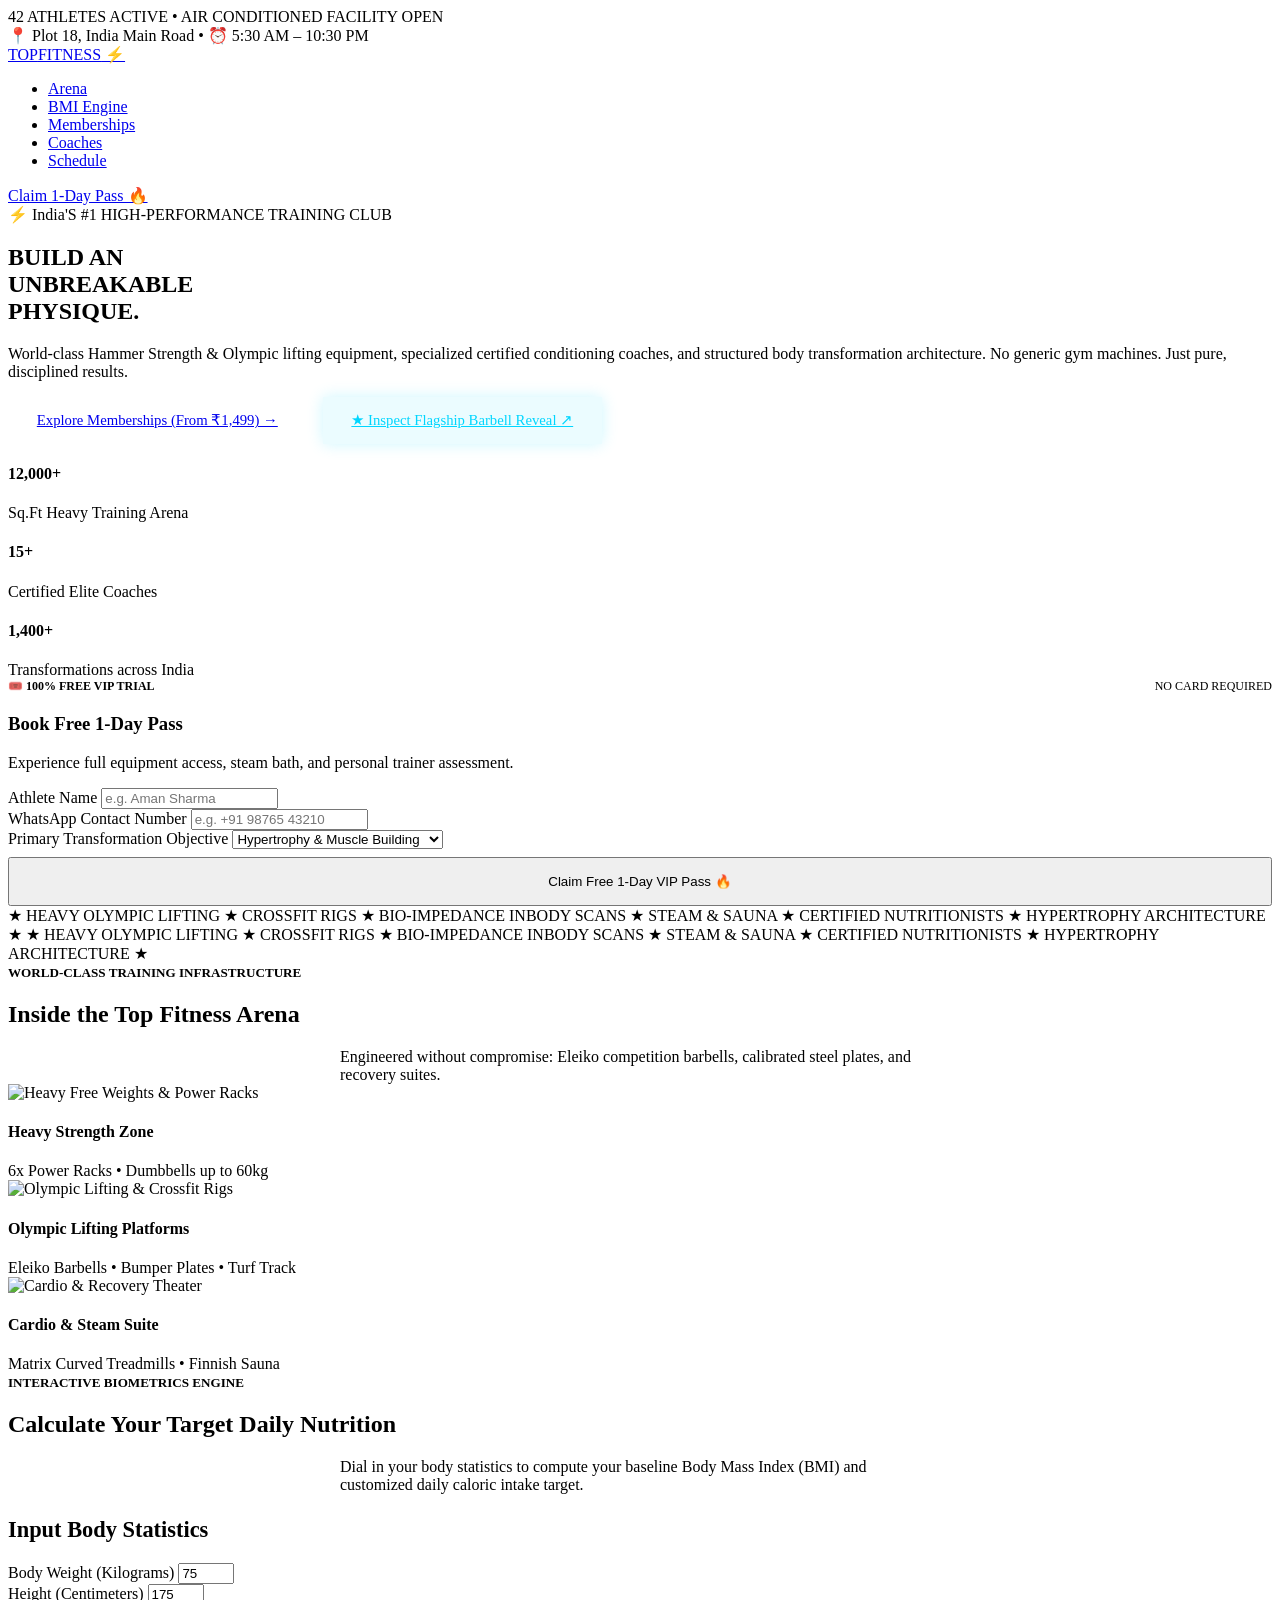
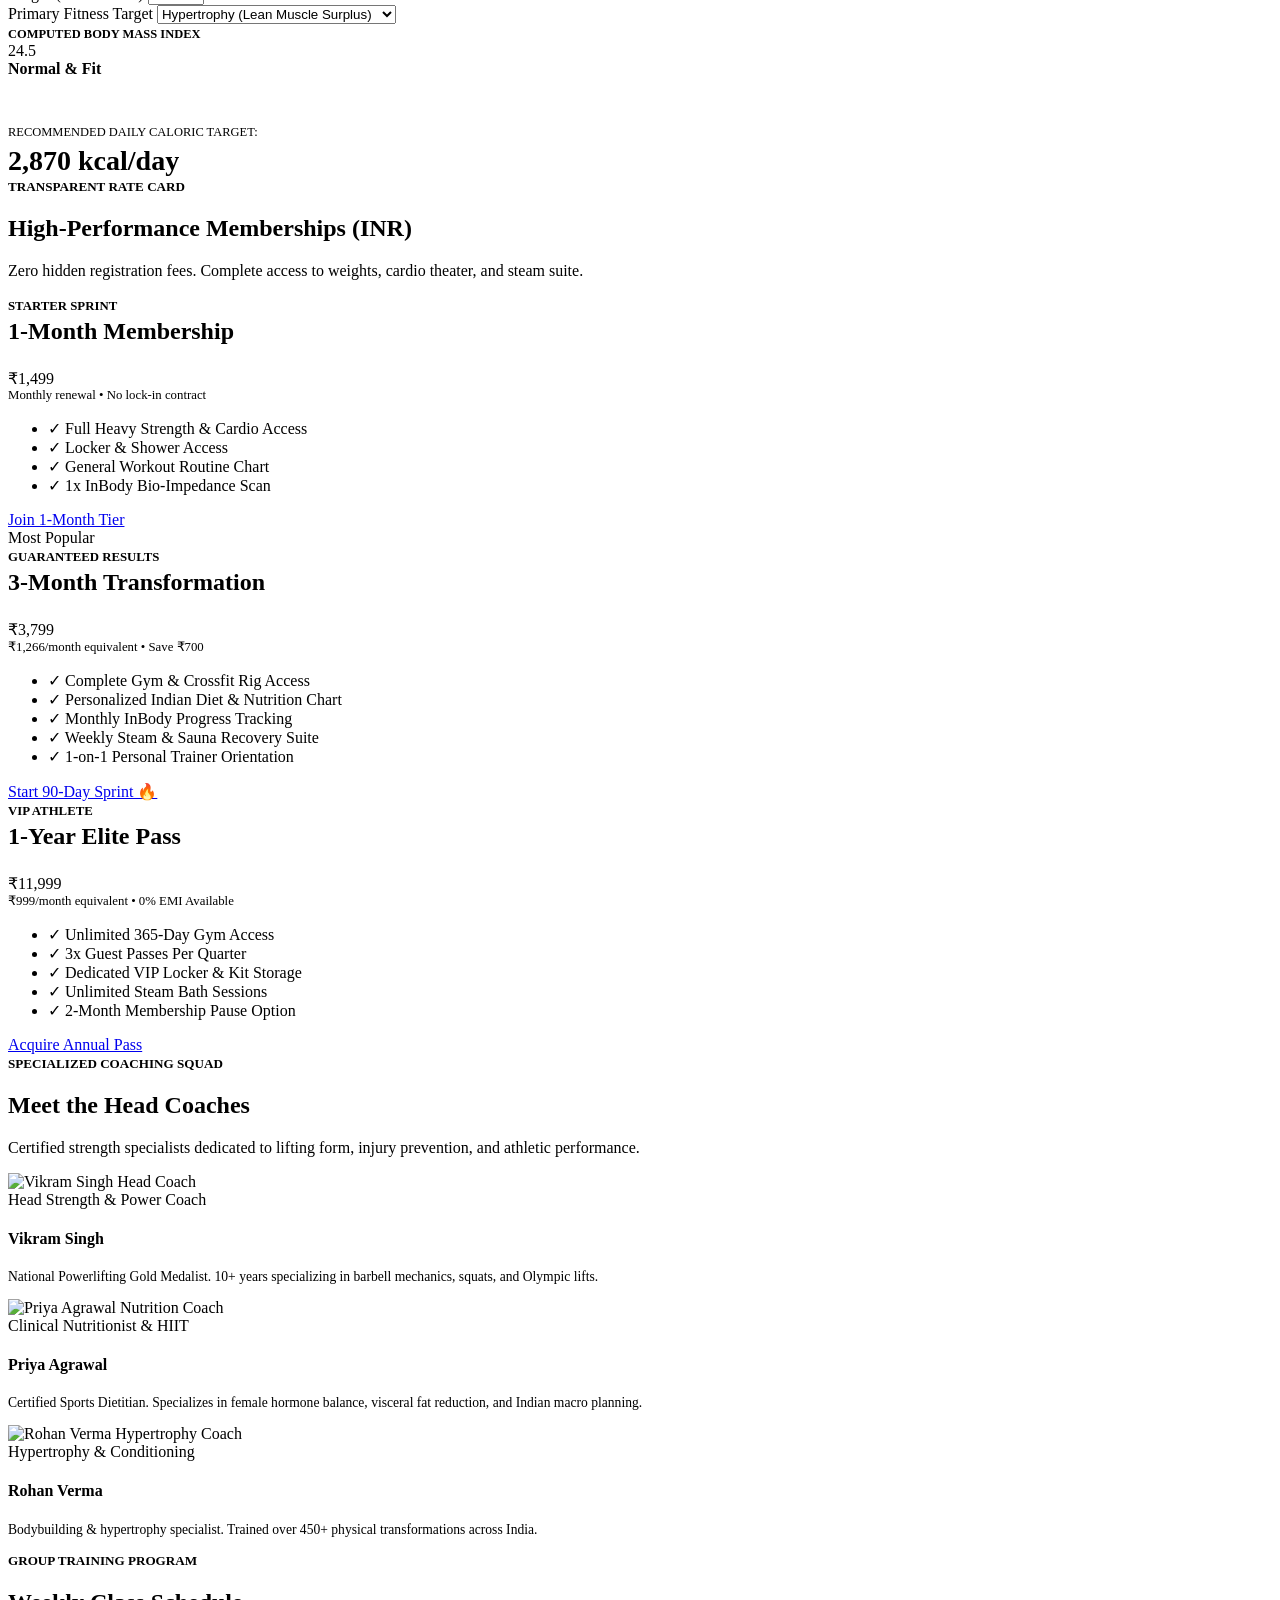
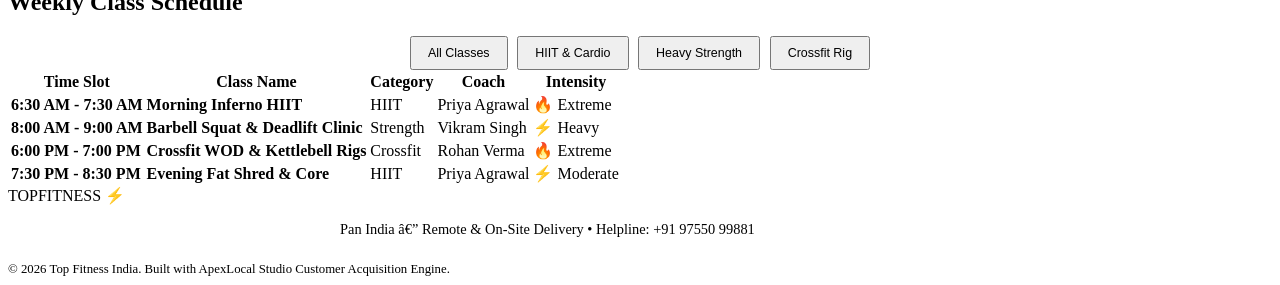
==== index.html @ c8299801 "Add files via upload" ====
﻿<!DOCTYPE html>
<html lang="en">
<head>
  <meta charset="UTF-8">
  <meta name="viewport" content="width=device-width, initial-scale=1.0">
  <title>TOP FITNESS | Premier High-Performance Athletic Gym | India</title>
  <link rel="stylesheet" href="../css/top-fitness.css">
</head>
<body>

  <!-- Ambient Glowing Background Orbs -->
  <div class="ambient-glow-orb orb-lime"></div>
  <div class="ambient-glow-orb orb-cyan"></div>

  <!-- Top Ambient Occupancy Bar -->
  <div class="tf-top-bar">
    <div class="occupancy-pill">
      <span class="pulse-dot"></span>
      <span id="occupancyCounter">42 ATHLETES ACTIVE</span>
      <span>• AIR CONDITIONED FACILITY OPEN</span>
    </div>
    <div style="color: var(--tf-text-dim);">
      📍 Plot 18, India Main Road • ⏰ 5:30 AM – 10:30 PM
    </div>
  </div>

  <!-- Sticky Glassmorphism Header -->
  <header class="tf-header">
    <div class="container tf-nav-container">
      <a href="top-fitness.html" class="tf-logo">
        TOP<span>FITNESS</span> ⚡
      </a>

      <nav>
        <ul class="tf-nav-links">
          <li><a href="#facility">Arena</a></li>
          <li><a href="#calculator">BMI Engine</a></li>
          <li><a href="#plans">Memberships</a></li>
          <li><a href="#trainers">Coaches</a></li>
          <li><a href="#schedule">Schedule</a></li>
        </ul>
      </nav>

      <div>
        <a href="#pass" class="tf-btn tf-btn-primary">
          Claim 1-Day Pass 🔥
        </a>
      </div>
    </div>
  </header>

  <!-- Kinetic Hero Section -->
  <section class="tf-hero">
    <div class="container tf-hero-grid">
      <div class="tf-reveal">
        <div class="tf-hero-tag">
          ⚡ India'S #1 HIGH-PERFORMANCE TRAINING CLUB
        </div>
        <h1>
          BUILD AN <br>
          <span class="neon-text">UNBREAKABLE</span> <br>
          PHYSIQUE.
        </h1>
        <p>
          World-class Hammer Strength & Olympic lifting equipment, specialized certified conditioning coaches, and structured body transformation architecture. No generic gym machines. Just pure, disciplined results.
        </p>

        <div style="display: flex; gap: 1rem; flex-wrap: wrap;">
          <a href="#plans" class="tf-btn tf-btn-primary" style="padding: 0.9rem 1.8rem; font-size: 0.92rem;">
            Explore Memberships (From ₹1,499) →
          </a>
          <a href="top-fitness-barbell.html" target="_blank" class="tf-btn tf-btn-outline" style="padding: 0.9rem 1.8rem; font-size: 0.92rem; border-color: #00d6ff; color: #00d6ff; background: rgba(0, 214, 255, 0.08); box-shadow: 0 0 15px rgba(0,214,255,0.2);">
            ★ Inspect Flagship Barbell Reveal ↗
          </a>
        </div>

        <div class="tf-hero-stats-row tf-reveal stagger-1">
          <div class="tf-stat-item">
            <h4><span class="tf-count-up" data-target="12000" data-suffix="+">12,000+</span></h4>
            <span>Sq.Ft Heavy Training Arena</span>
          </div>
          <div class="tf-stat-item">
            <h4><span class="tf-count-up" data-target="15" data-suffix="+">15+</span></h4>
            <span>Certified Elite Coaches</span>
          </div>
          <div class="tf-stat-item">
            <h4><span class="tf-count-up" data-target="1400" data-suffix="+">1,400+</span></h4>
            <span>Transformations across India</span>
          </div>
        </div>
      </div>

      <!-- In-Hero VIP Pass Reservation Card with 3D Tilt -->
      <div class="tf-pass-card tilt-3d tf-reveal stagger-2" id="pass">
        <div style="display: flex; justify-content: space-between; align-items: center; margin-bottom: 0.5rem;">
          <span style="font-family: var(--tf-font-mono); font-size: 0.75rem; color: var(--tf-lime-glow); font-weight: 800; text-transform: uppercase;">
            🎟️ 100% FREE VIP TRIAL
          </span>
          <span style="font-size: 0.75rem; color: var(--tf-text-dim);">NO CARD REQUIRED</span>
        </div>
        <h3>Book Free 1-Day Pass</h3>
        <p>Experience full equipment access, steam bath, and personal trainer assessment.</p>

        <form id="trialPassForm">
          <div class="tf-input-group">
            <label>Athlete Name</label>
            <input type="text" id="passName" placeholder="e.g. Aman Sharma" required>
          </div>

          <div class="tf-input-group">
            <label>WhatsApp Contact Number</label>
            <input type="tel" id="passPhone" placeholder="e.g. +91 98765 43210" required>
          </div>

          <div class="tf-input-group">
            <label>Primary Transformation Objective</label>
            <select id="passGoal">
              <option value="Hypertrophy">Hypertrophy & Muscle Building</option>
              <option value="FatLoss">Intense Fat Loss & Conditioning</option>
              <option value="Strength">Powerlifting & Athletic Strength</option>
              <option value="General">Cardio & General Fitness</option>
            </select>
          </div>

          <button type="submit" class="tf-btn tf-btn-primary" style="width: 100%; padding: 0.95rem; margin-top: 0.5rem;">
            Claim Free 1-Day VIP Pass 🔥
          </button>
        </form>
      </div>
    </div>
  </section>

  <!-- Kinetic Athletic Ticker Strip -->
  <div class="tf-ticker">
    <div class="tf-ticker-track">
      <span>★</span> HEAVY OLYMPIC LIFTING <span>★</span> CROSSFIT RIGS <span>★</span> BIO-IMPEDANCE INBODY SCANS <span>★</span> STEAM & SAUNA <span>★</span> CERTIFIED NUTRITIONISTS <span>★</span> HYPERTROPHY ARCHITECTURE <span>★</span>
      <span>★</span> HEAVY OLYMPIC LIFTING <span>★</span> CROSSFIT RIGS <span>★</span> BIO-IMPEDANCE INBODY SCANS <span>★</span> STEAM & SAUNA <span>★</span> CERTIFIED NUTRITIONISTS <span>★</span> HYPERTROPHY ARCHITECTURE <span>★</span>
    </div>
  </div>

  <!-- 3D Dark Facility Arena Showcase Gallery -->
  <section class="tf-facility-section" id="facility">
    <div class="container">
      <div class="tf-section-head tf-reveal">
        <span style="font-family: var(--tf-font-mono); color: var(--tf-lime-glow); font-size: 0.82rem; font-weight: 700; text-transform: uppercase;">
          World-Class Training Infrastructure
        </span>
        <h2>Inside the Top Fitness Arena</h2>
        <p style="color: var(--tf-text-muted); max-width: 600px; margin: 0.5rem auto 0;">
          Engineered without compromise: Eleiko competition barbells, calibrated steel plates, and recovery suites.
        </p>
      </div>

      <div class="tf-facility-grid">
        <!-- 1 -->
        <div class="tf-facility-card tilt-3d tf-reveal stagger-1">
          <img src="https://images.unsplash.com/photo-1534438327276-14e5300c3a48?q=80&w=800&auto=format&fit=crop" class="tf-facility-img" alt="Heavy Free Weights & Power Racks">
          <div class="tf-facility-overlay">
            <h4>Heavy Strength Zone</h4>
            <span>6x Power Racks • Dumbbells up to 60kg</span>
          </div>
        </div>

        <!-- 2 -->
        <div class="tf-facility-card tilt-3d tf-reveal stagger-2">
          <img src="https://images.unsplash.com/photo-1517838277536-f5f99be501cd?q=80&w=800&auto=format&fit=crop" class="tf-facility-img" alt="Olympic Lifting & Crossfit Rigs">
          <div class="tf-facility-overlay">
            <h4>Olympic Lifting Platforms</h4>
            <span>Eleiko Barbells • Bumper Plates • Turf Track</span>
          </div>
        </div>

        <!-- 3 -->
        <div class="tf-facility-card tilt-3d tf-reveal stagger-3">
          <img src="https://images.unsplash.com/photo-1540497077202-7c8a3999166f?q=80&w=800&auto=format&fit=crop" class="tf-facility-img" alt="Cardio & Recovery Theater">
          <div class="tf-facility-overlay">
            <h4>Cardio & Steam Suite</h4>
            <span>Matrix Curved Treadmills • Finnish Sauna</span>
          </div>
        </div>
      </div>
    </div>
  </section>

  <!-- Interactive Workout & BMI / Calorie Target Engine -->
  <section class="tf-calc-section" id="calculator">
    <div class="container">
      <div class="tf-section-head tf-reveal">
        <span style="font-family: var(--tf-font-mono); color: var(--tf-cyan-glow); font-size: 0.82rem; font-weight: 700; text-transform: uppercase;">
          Interactive Biometrics Engine
        </span>
        <h2>Calculate Your Target Daily Nutrition</h2>
        <p style="color: var(--tf-text-muted); max-width: 600px; margin: 0.5rem auto 0;">
          Dial in your body statistics to compute your baseline Body Mass Index (BMI) and customized daily caloric intake target.
        </p>
      </div>

      <div class="tf-calc-card tilt-3d tf-reveal stagger-1">
        <div>
          <h3 style="font-size: 1.4rem; margin-bottom: 1.25rem;">Input Body Statistics</h3>
          
          <div class="tf-input-group">
            <label>Body Weight (Kilograms)</label>
            <input type="number" id="calcWeight" value="75" min="40" max="180">
          </div>

          <div class="tf-input-group">
            <label>Height (Centimeters)</label>
            <input type="number" id="calcHeight" value="175" min="120" max="230">
          </div>

          <div class="tf-input-group">
            <label>Primary Fitness Target</label>
            <select id="calcGoal">
              <option value="muscle">Hypertrophy (Lean Muscle Surplus)</option>
              <option value="fatloss">Aggressive Fat Loss (Caloric Deficit)</option>
              <option value="endurance">Athletic Performance & Maintenance</option>
            </select>
          </div>
        </div>

        <div class="tf-calc-result-box">
          <span style="font-family: var(--tf-font-mono); font-size: 0.78rem; font-weight: 700; text-transform: uppercase; color: var(--tf-text-muted);">
            Computed Body Mass Index
          </span>
          <div class="tf-calc-number" id="bmiValueDisplay">24.5</div>
          <div style="font-family: var(--tf-font-mono); font-weight: 800; font-size: 1rem; margin-bottom: 1.5rem;" id="bmiStatusDisplay">
            Normal & Fit
          </div>

          <div style="border-top: 1px solid var(--tf-border); padding-top: 1.25rem;">
            <span style="font-family: var(--tf-font-mono); font-size: 0.78rem; color: var(--tf-text-muted); text-transform: uppercase;">
              Recommended Daily Caloric Target:
            </span>
            <div style="font-family: var(--tf-font-display); font-size: 1.75rem; font-weight: 900; color: var(--tf-lime-glow); margin-top: 0.35rem;" id="caloricTargetDisplay">
              2,870 kcal/day
            </div>
          </div>
        </div>
      </div>
    </div>
  </section>

  <!-- Standardized Membership Rate Card (₹ INR) -->
  <section class="tf-plans-section" id="plans">
    <div class="container">
      <div class="tf-section-head tf-reveal">
        <span style="font-family: var(--tf-font-mono); color: var(--tf-lime-glow); font-size: 0.82rem; font-weight: 700; text-transform: uppercase;">
          Transparent Rate Card
        </span>
        <h2>High-Performance Memberships (INR)</h2>
        <p style="color: var(--tf-text-muted);">Zero hidden registration fees. Complete access to weights, cardio theater, and steam suite.</p>
      </div>

      <div class="tf-plans-grid">
        <!-- Plan 1 -->
        <div class="tf-plan-card tilt-3d tf-reveal stagger-1">
          <div>
            <span style="font-family: var(--tf-font-mono); font-size: 0.8rem; font-weight: 700; color: var(--tf-text-muted); text-transform: uppercase;">
              Starter Sprint
            </span>
            <h3 style="font-size: 1.5rem; margin-top: 0.25rem;">1-Month Membership</h3>
            <div class="tf-plan-price">₹1,499</div>
            <div style="font-size: 0.8rem; color: var(--tf-text-dim);">Monthly renewal • No lock-in contract</div>

            <ul class="tf-plan-features">
              <li><span>✓</span> Full Heavy Strength & Cardio Access</li>
              <li><span>✓</span> Locker & Shower Access</li>
              <li><span>✓</span> General Workout Routine Chart</li>
              <li><span>✓</span> 1x InBody Bio-Impedance Scan</li>
            </ul>
          </div>

          <a href="#pass" class="tf-btn tf-btn-outline" style="width: 100%;">
            Join 1-Month Tier
          </a>
        </div>

        <!-- Plan 2: Transformation (Featured) -->
        <div class="tf-plan-card featured tilt-3d tf-reveal stagger-2">
          <span class="tf-badge-popular">Most Popular</span>
          <div>
            <span style="font-family: var(--tf-font-mono); font-size: 0.8rem; font-weight: 700; color: var(--tf-lime-glow); text-transform: uppercase;">
              Guaranteed Results
            </span>
            <h3 style="font-size: 1.5rem; margin-top: 0.25rem;">3-Month Transformation</h3>
            <div class="tf-plan-price" style="color: var(--tf-lime-glow);">₹3,799</div>
            <div style="font-size: 0.8rem; color: var(--tf-text-muted);">₹1,266/month equivalent • Save ₹700</div>

            <ul class="tf-plan-features">
              <li><span>✓</span> Complete Gym & Crossfit Rig Access</li>
              <li><span>✓</span> Personalized Indian Diet & Nutrition Chart</li>
              <li><span>✓</span> Monthly InBody Progress Tracking</li>
              <li><span>✓</span> Weekly Steam & Sauna Recovery Suite</li>
              <li><span>✓</span> 1-on-1 Personal Trainer Orientation</li>
            </ul>
          </div>

          <a href="#pass" class="tf-btn tf-btn-primary" style="width: 100%;">
            Start 90-Day Sprint 🔥
          </a>
        </div>

        <!-- Plan 3 -->
        <div class="tf-plan-card tilt-3d tf-reveal stagger-3">
          <div>
            <span style="font-family: var(--tf-font-mono); font-size: 0.8rem; font-weight: 700; color: var(--tf-text-muted); text-transform: uppercase;">
              VIP Athlete
            </span>
            <h3 style="font-size: 1.5rem; margin-top: 0.25rem;">1-Year Elite Pass</h3>
            <div class="tf-plan-price">₹11,999</div>
            <div style="font-size: 0.8rem; color: var(--tf-text-dim);">₹999/month equivalent • 0% EMI Available</div>

            <ul class="tf-plan-features">
              <li><span>✓</span> Unlimited 365-Day Gym Access</li>
              <li><span>✓</span> 3x Guest Passes Per Quarter</li>
              <li><span>✓</span> Dedicated VIP Locker & Kit Storage</li>
              <li><span>✓</span> Unlimited Steam Bath Sessions</li>
              <li><span>✓</span> 2-Month Membership Pause Option</li>
            </ul>
          </div>

          <a href="#pass" class="tf-btn tf-btn-outline" style="width: 100%;">
            Acquire Annual Pass
          </a>
        </div>
      </div>
    </div>
  </section>

  <!-- Certified Trainer Roster -->
  <section class="tf-calc-section" id="trainers">
    <div class="container">
      <div class="tf-section-head tf-reveal">
        <span style="font-family: var(--tf-font-mono); color: var(--tf-cyan-glow); font-size: 0.82rem; font-weight: 700; text-transform: uppercase;">
          Specialized Coaching Squad
        </span>
        <h2>Meet the Head Coaches</h2>
        <p style="color: var(--tf-text-muted);">Certified strength specialists dedicated to lifting form, injury prevention, and athletic performance.</p>
      </div>

      <div class="tf-trainers-grid">
        <!-- Coach 1 -->
        <div class="tf-trainer-card tilt-3d tf-reveal stagger-1">
          <img src="https://images.unsplash.com/photo-1567013127542-490d757e51fc?q=80&w=800&auto=format&fit=crop" class="tf-trainer-img" alt="Vikram Singh Head Coach">
          <div class="tf-trainer-body">
            <div class="tf-trainer-spec">Head Strength & Power Coach</div>
            <h4>Vikram Singh</h4>
            <p style="font-size: 0.85rem; color: var(--tf-text-muted);">National Powerlifting Gold Medalist. 10+ years specializing in barbell mechanics, squats, and Olympic lifts.</p>
          </div>
        </div>

        <!-- Coach 2 -->
        <div class="tf-trainer-card tilt-3d tf-reveal stagger-2">
          <img src="https://images.unsplash.com/photo-1534528741775-53994a69daeb?q=80&w=800&auto=format&fit=crop" class="tf-trainer-img" alt="Priya Agrawal Nutrition Coach">
          <div class="tf-trainer-body">
            <div class="tf-trainer-spec">Clinical Nutritionist & HIIT</div>
            <h4>Priya Agrawal</h4>
            <p style="font-size: 0.85rem; color: var(--tf-text-muted);">Certified Sports Dietitian. Specializes in female hormone balance, visceral fat reduction, and Indian macro planning.</p>
          </div>
        </div>

        <!-- Coach 3 -->
        <div class="tf-trainer-card tilt-3d tf-reveal stagger-3">
          <img src="https://images.unsplash.com/photo-1583454110551-21f2fa2afe61?q=80&w=800&auto=format&fit=crop" class="tf-trainer-img" alt="Rohan Verma Hypertrophy Coach">
          <div class="tf-trainer-body">
            <div class="tf-trainer-spec">Hypertrophy & Conditioning</div>
            <h4>Rohan Verma</h4>
            <p style="font-size: 0.85rem; color: var(--tf-text-muted);">Bodybuilding & hypertrophy specialist. Trained over 450+ physical transformations across India.</p>
          </div>
        </div>
      </div>
    </div>
  </section>

  <!-- Interactive Class Schedule -->
  <section class="tf-schedule-wrap" id="schedule">
    <div class="container">
      <div class="tf-section-head tf-reveal">
        <span style="font-family: var(--tf-font-mono); color: var(--tf-lime-glow); font-size: 0.82rem; font-weight: 700; text-transform: uppercase;">
          Group Training Program
        </span>
        <h2>Weekly Class Schedule</h2>
      </div>

      <div style="display: flex; gap: 0.6rem; justify-content: center; flex-wrap: wrap;" class="tf-reveal stagger-1">
        <button class="tf-btn tf-btn-outline tf-schedule-filter-btn active" data-filter="all" style="padding: 0.5rem 1rem; font-size: 0.78rem;">All Classes</button>
        <button class="tf-btn tf-btn-outline tf-schedule-filter-btn" data-filter="hiit" style="padding: 0.5rem 1rem; font-size: 0.78rem;">HIIT & Cardio</button>
        <button class="tf-btn tf-btn-outline tf-schedule-filter-btn" data-filter="strength" style="padding: 0.5rem 1rem; font-size: 0.78rem;">Heavy Strength</button>
        <button class="tf-btn tf-btn-outline tf-schedule-filter-btn" data-filter="crossfit" style="padding: 0.5rem 1rem; font-size: 0.78rem;">Crossfit Rig</button>
      </div>

      <table class="tf-schedule-table tf-reveal stagger-2">
        <thead>
          <tr>
            <th>Time Slot</th>
            <th>Class Name</th>
            <th>Category</th>
            <th>Coach</th>
            <th>Intensity</th>
          </tr>
        </thead>
        <tbody>
          <tr class="tf-schedule-row" data-category="hiit">
            <td style="font-family: var(--tf-font-mono); font-weight: 700;">6:30 AM - 7:30 AM</td>
            <td><strong>Morning Inferno HIIT</strong></td>
            <td><span style="color: var(--tf-cyan-glow);">HIIT</span></td>
            <td>Priya Agrawal</td>
            <td>🔥 Extreme</td>
          </tr>
          <tr class="tf-schedule-row" data-category="strength">
            <td style="font-family: var(--tf-font-mono); font-weight: 700;">8:00 AM - 9:00 AM</td>
            <td><strong>Barbell Squat & Deadlift Clinic</strong></td>
            <td><span style="color: var(--tf-lime-glow);">Strength</span></td>
            <td>Vikram Singh</td>
            <td>⚡ Heavy</td>
          </tr>
          <tr class="tf-schedule-row" data-category="crossfit">
            <td style="font-family: var(--tf-font-mono); font-weight: 700;">6:00 PM - 7:00 PM</td>
            <td><strong>Crossfit WOD & Kettlebell Rigs</strong></td>
            <td><span style="color: var(--tf-orange);">Crossfit</span></td>
            <td>Rohan Verma</td>
            <td>🔥 Extreme</td>
          </tr>
          <tr class="tf-schedule-row" data-category="hiit">
            <td style="font-family: var(--tf-font-mono); font-weight: 700;">7:30 PM - 8:30 PM</td>
            <td><strong>Evening Fat Shred & Core</strong></td>
            <td><span style="color: var(--tf-cyan-glow);">HIIT</span></td>
            <td>Priya Agrawal</td>
            <td>⚡ Moderate</td>
          </tr>
        </tbody>
      </table>
    </div>
  </section>

  <!-- Footer -->
  <footer class="tf-footer">
    <div class="container">
      <div class="tf-logo" style="justify-content: center; margin-bottom: 1rem;">
        TOP<span>FITNESS</span> ⚡
      </div>
      <p style="font-size: 0.9rem; color: var(--tf-text-muted); max-width: 600px; margin: 0 auto 1.5rem;">
        Pan India â€” Remote & On-Site Delivery • Helpline: +91 97550 99881
      </p>
      <div style="font-size: 0.8rem; color: var(--tf-text-dim);">
        © 2026 Top Fitness India. Built with ApexLocal Studio Customer Acquisition Engine.
      </div>
    </div>
  </footer>

  <script src="../js/top-fitness.js"></script>
</body>
</html>
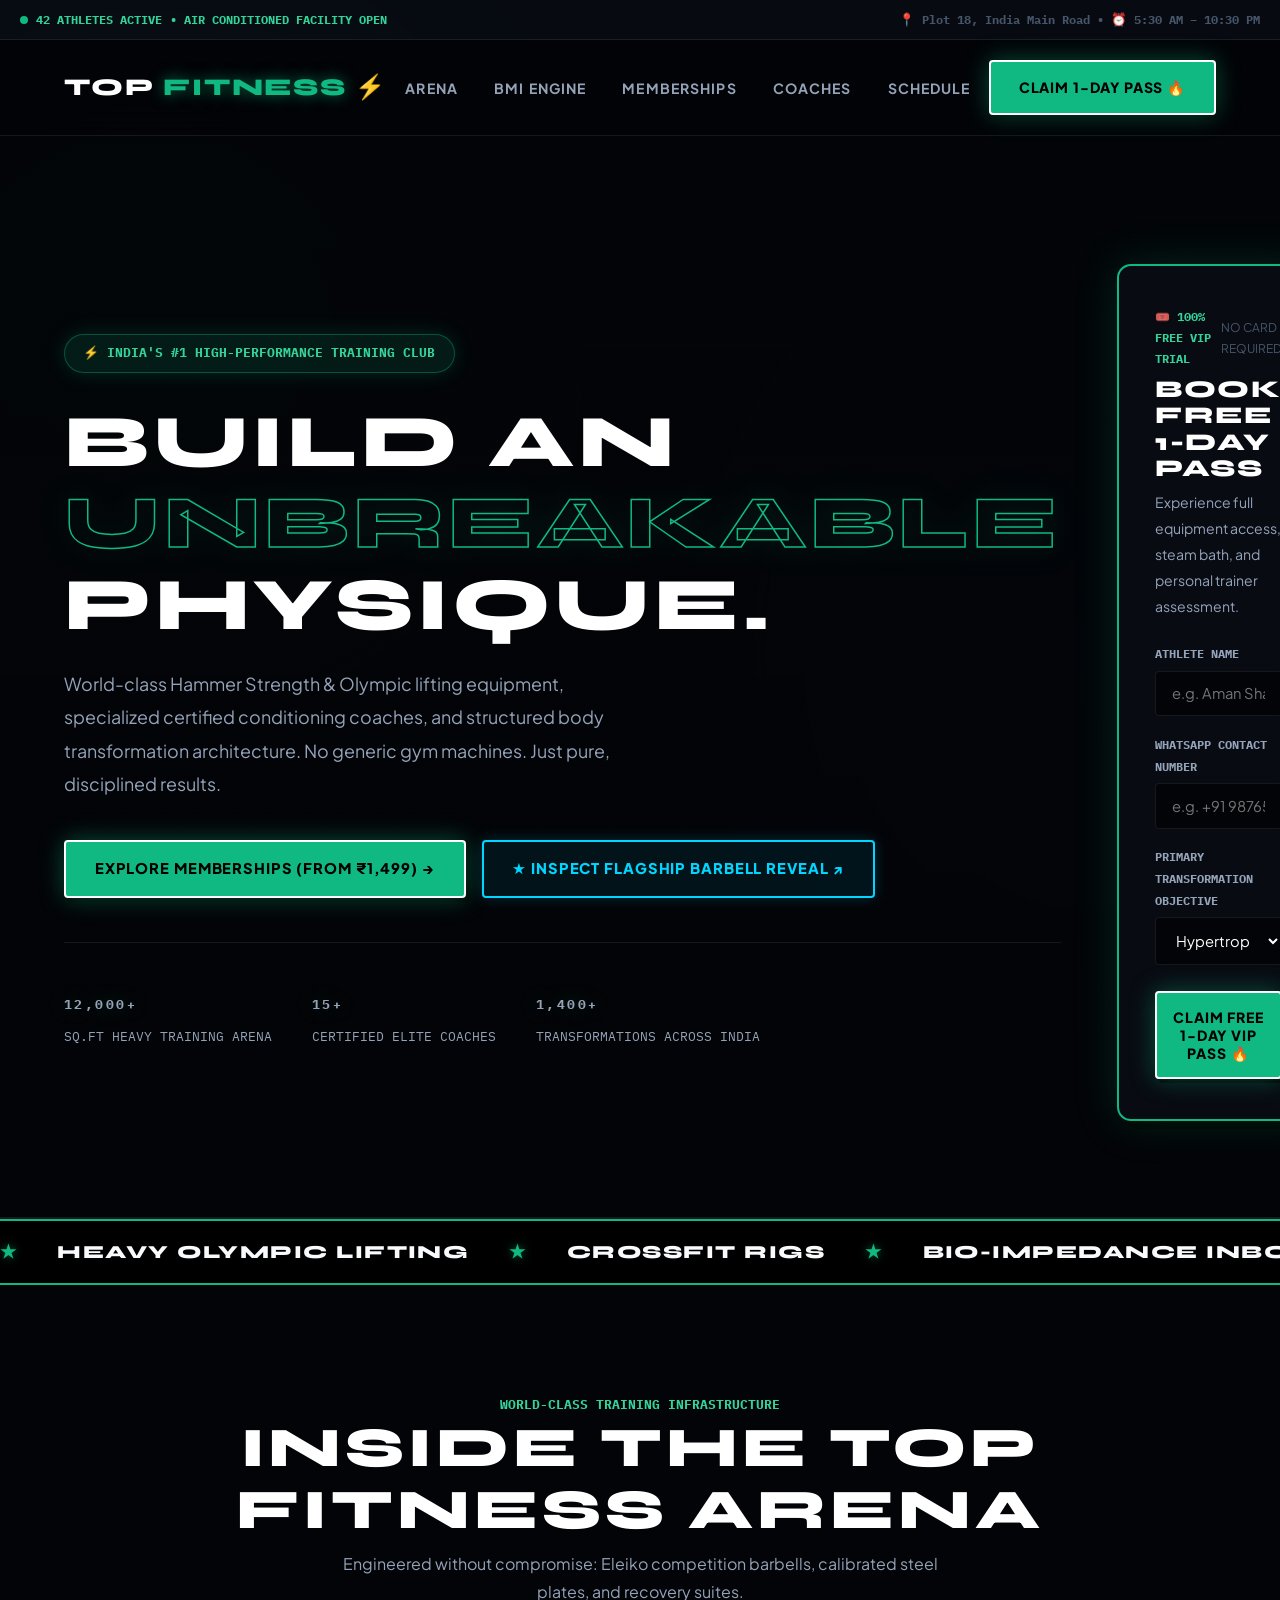
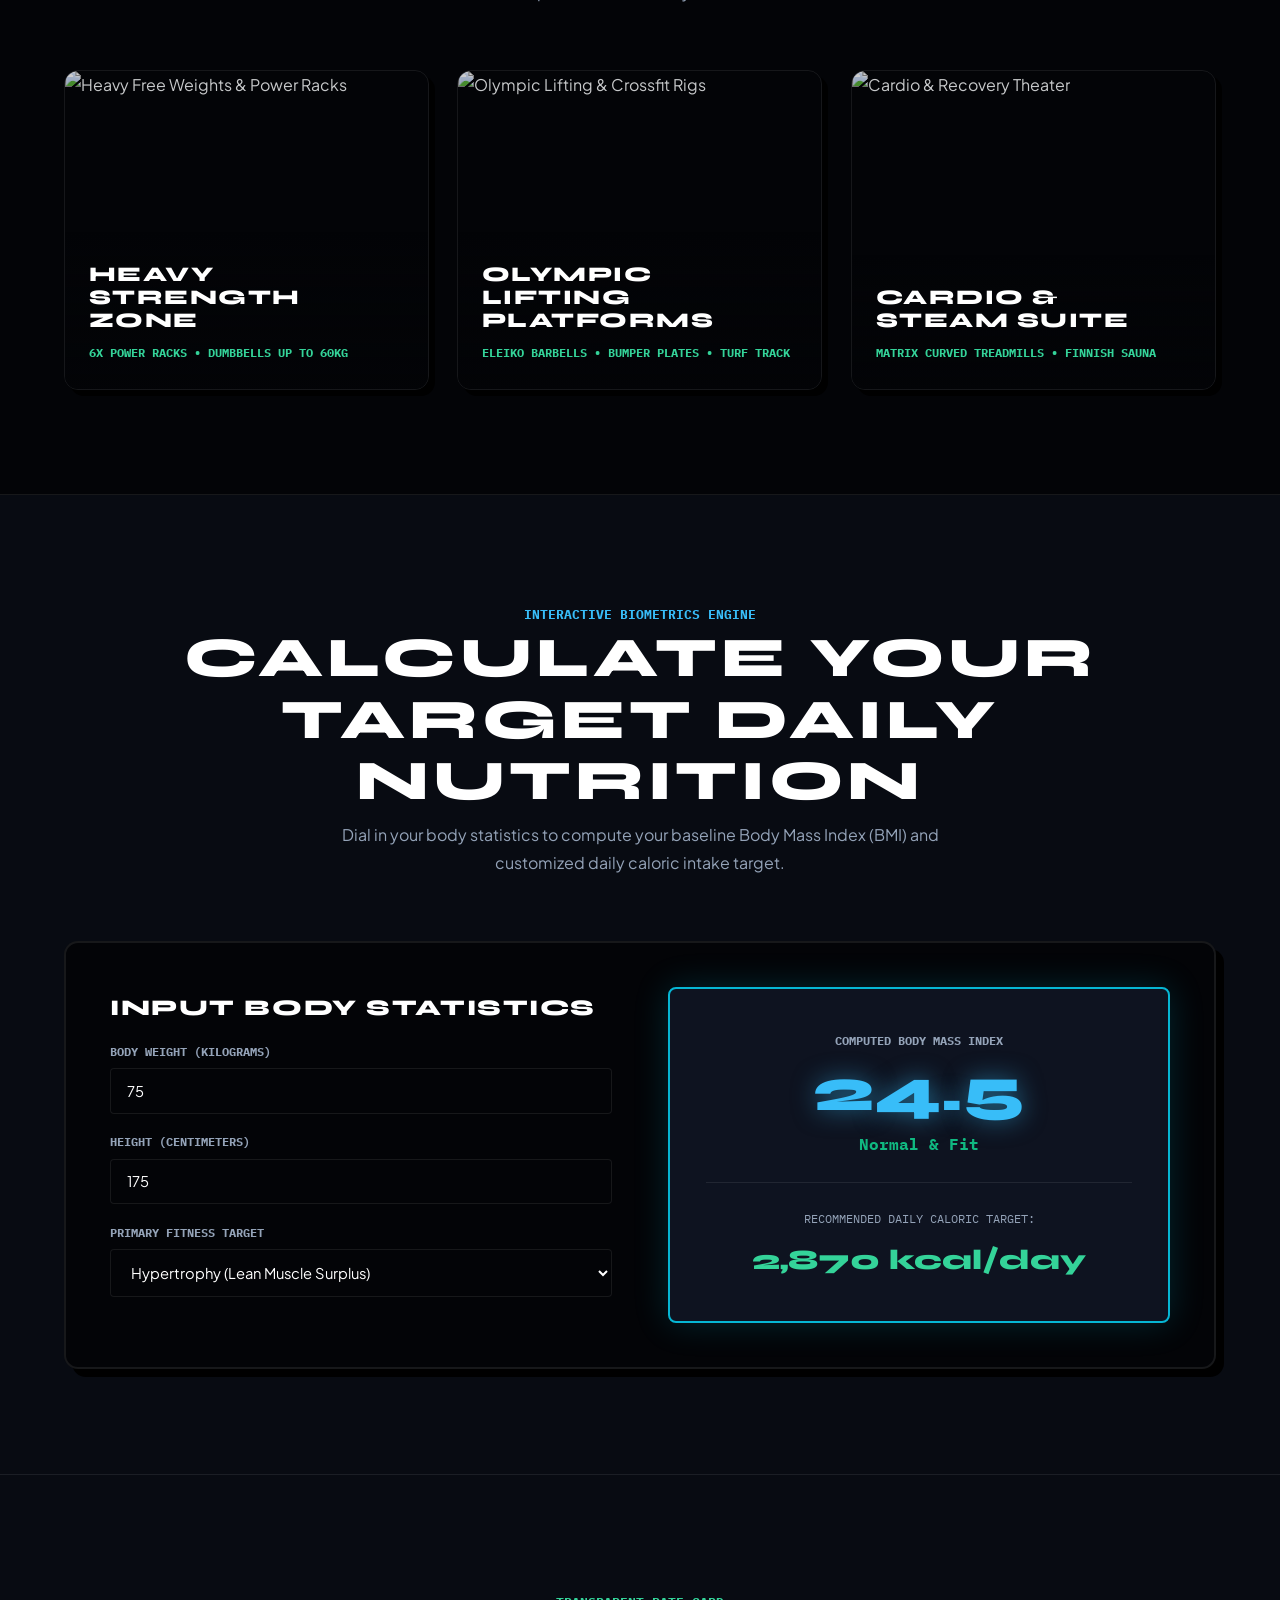
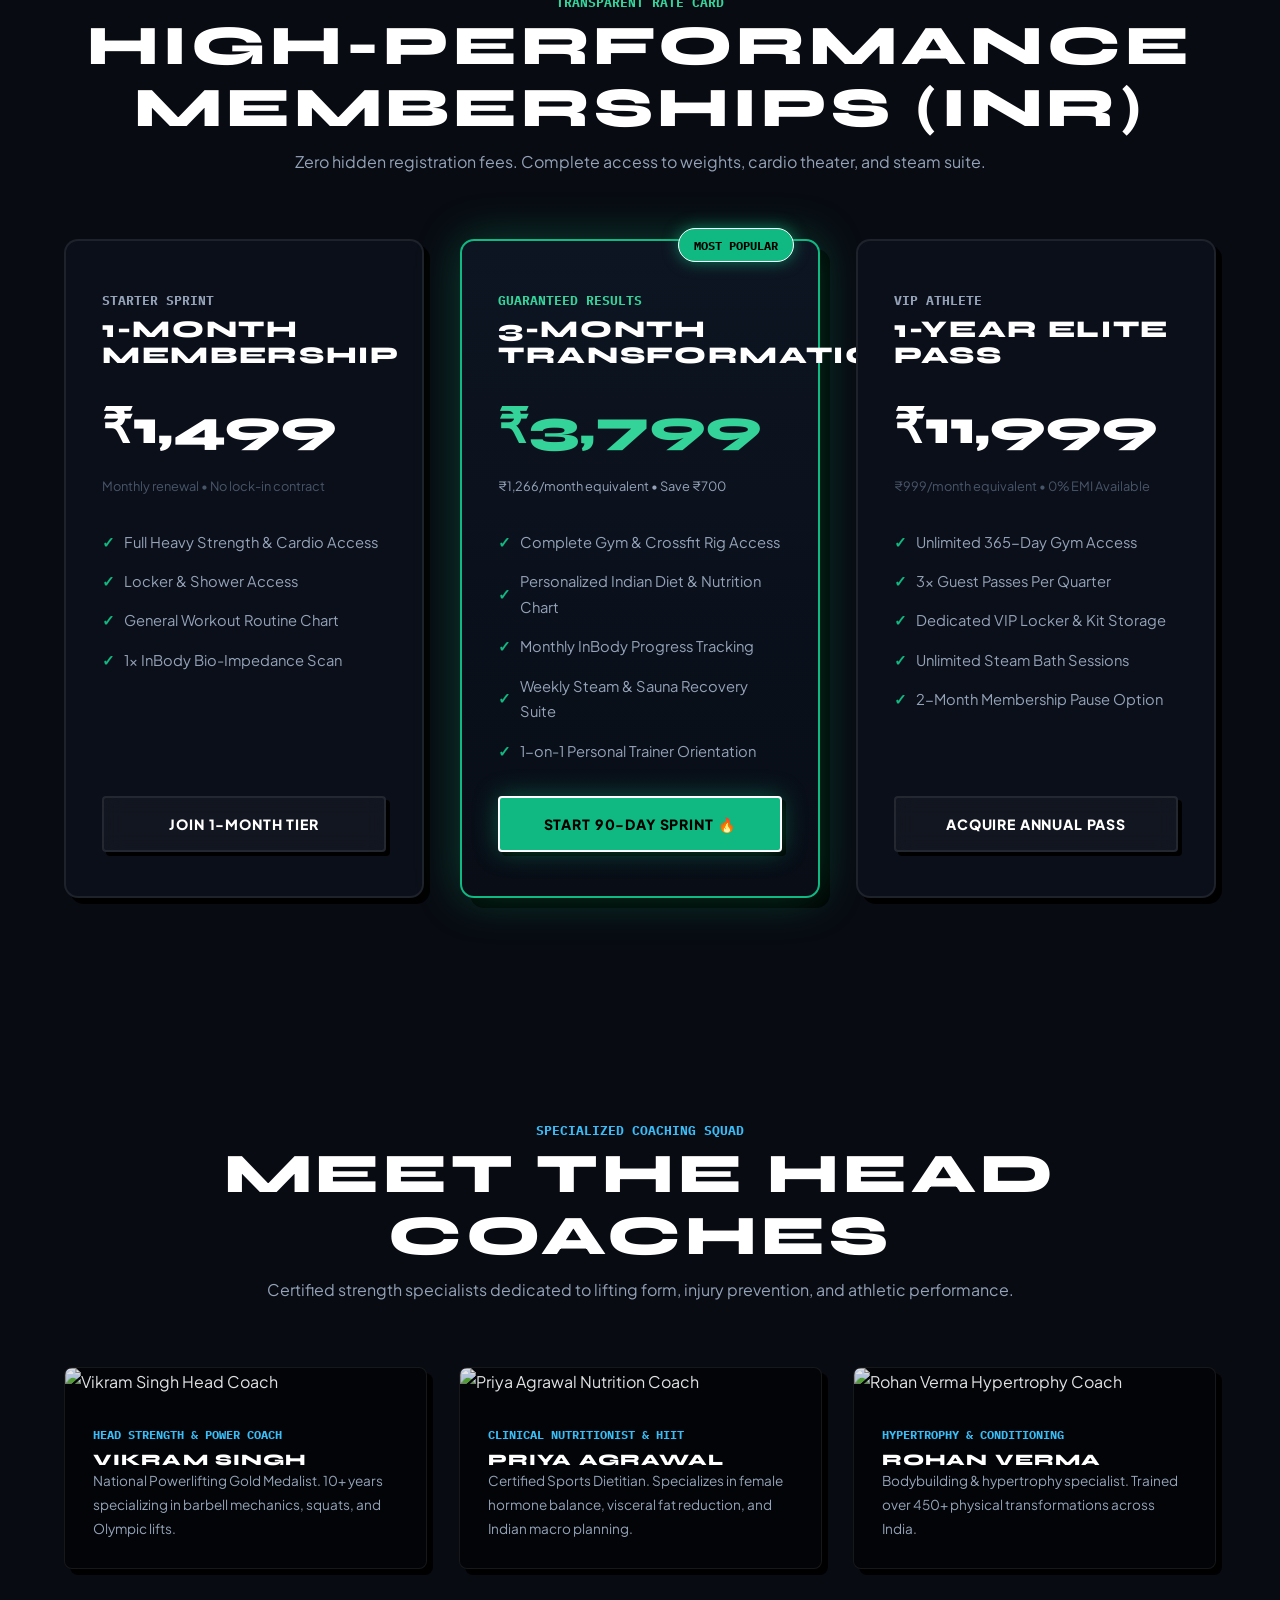
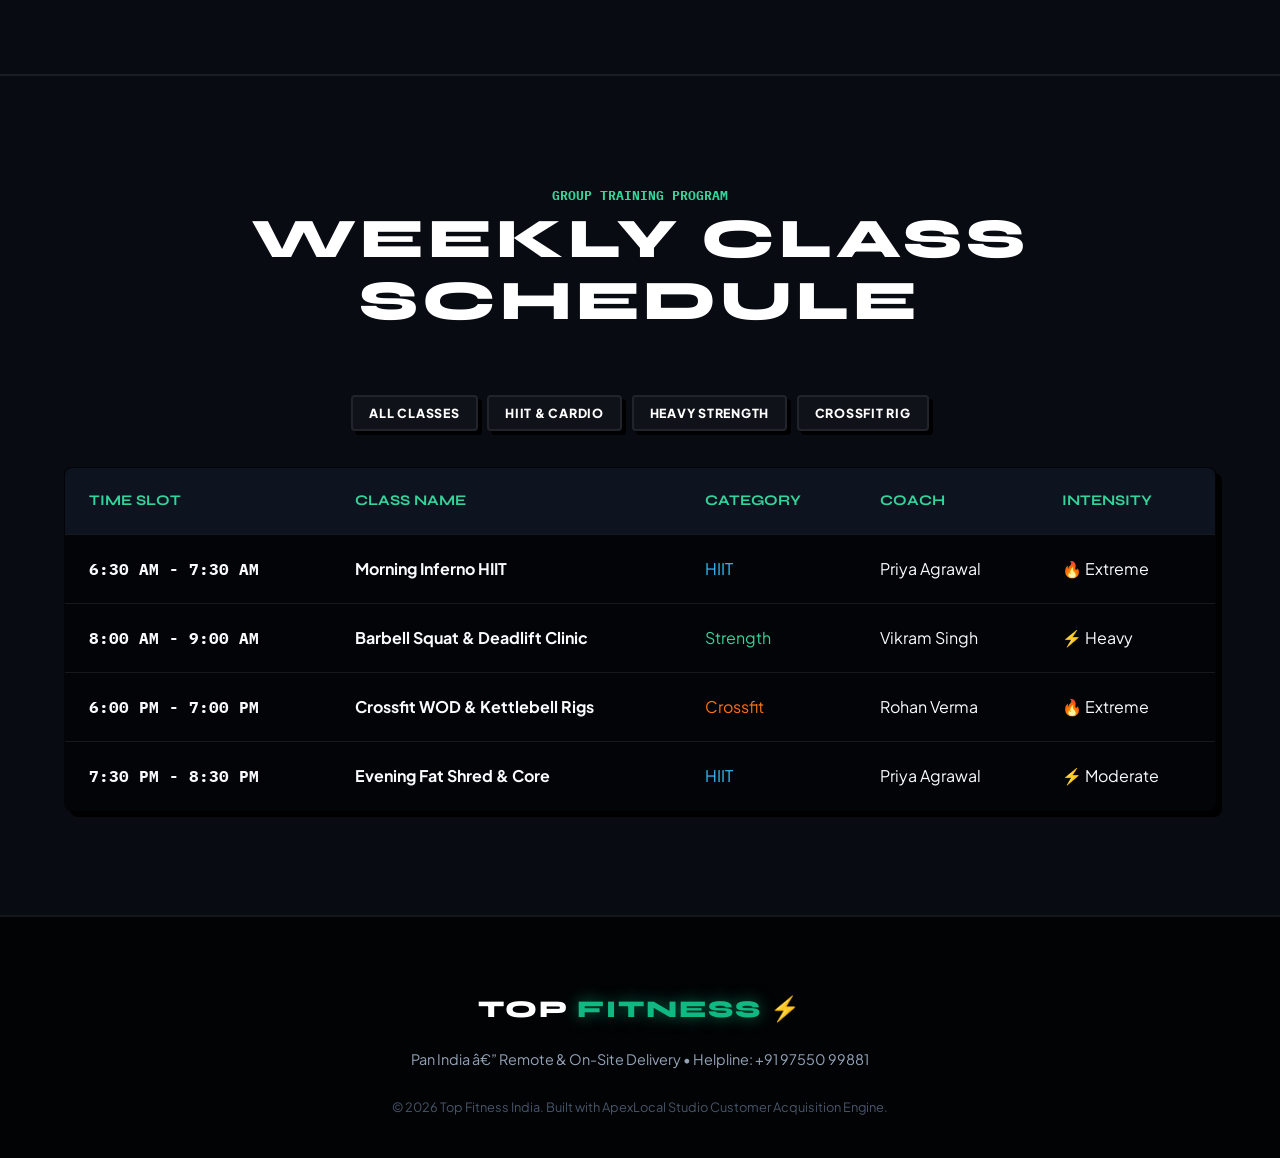
==== commit b987e650: "Add files via upload" ====
--- a/index.html
+++ b/index.html
@@ -1,10 +1,11 @@
-﻿<!DOCTYPE html>
+<!DOCTYPE html>
 <html lang="en">
 <head>
   <meta charset="UTF-8">
   <meta name="viewport" content="width=device-width, initial-scale=1.0">
   <title>TOP FITNESS | Premier High-Performance Athletic Gym | India</title>
-  <link rel="stylesheet" href="../css/top-fitness.css">
+  <meta name="description" content="Top Fitness India. High-performance strength training, Olympic lifting, Crossfit, and custom nutrition architecture across India.">
+  <link rel="stylesheet" href="css/top-fitness.css">
 </head>
 <body>
 
@@ -27,7 +28,7 @@
   <!-- Sticky Glassmorphism Header -->
   <header class="tf-header">
     <div class="container tf-nav-container">
-      <a href="top-fitness.html" class="tf-logo">
+      <a href="index.html" class="tf-logo">
         TOP<span>FITNESS</span> ⚡
       </a>
 
@@ -449,6 +450,6 @@
     </div>
   </footer>
 
-  <script src="../js/top-fitness.js"></script>
+  <script src="js/top-fitness.js"></script>
 </body>
 </html>
--- a/css/top-fitness.css
+++ b/css/top-fitness.css
@@ -0,0 +1,718 @@
+/* ==========================================================================
+   TOP FITNESS — ULTRA-PREMIUM OBSIDIAN 3D ATHLETIC STYLESHEET
+   Aesthetic: Midnight Black Surfaces (#030407), Neon Cyberpunk Lasers, 3D Tilt Physics, 60fps Motion
+   ========================================================================== */
+
+@import url('https://api.fontshare.com/v2/css?f[]=clash-display@600,700,800,900&display=swap');
+@import url('https://fonts.googleapis.com/css2?family=IBM+Plex+Mono:wght@500;600;700&family=Plus+Jakarta+Sans:wght@400;500;600;700;800&family=Syne:wght@800;900&display=swap');
+
+:root {
+  --tf-bg: #030407;
+  --tf-surface: #080b12;
+  --tf-surface-elevated: #0e1320;
+  --tf-surface-card: #0b0f19;
+  
+  --tf-text: #f8fafc;
+  --tf-text-muted: #94a3b8;
+  --tf-text-dim: #475569;
+  
+  --tf-lime: #10b981;
+  --tf-lime-glow: #34d399;
+  --tf-cyan: #06b6d4;
+  --tf-cyan-glow: #38bdf8;
+  --tf-orange: #f97316;
+  
+  --tf-border: rgba(255, 255, 255, 0.08);
+  --tf-border-active: var(--tf-lime);
+  
+  --tf-font-display: 'Clash Display', 'Syne', sans-serif;
+  --tf-font-sans: 'Plus Jakarta Sans', sans-serif;
+  --tf-font-mono: 'IBM Plex Mono', monospace;
+  
+  --tf-radius-sm: 4px;
+  --tf-radius-md: 8px;
+  --tf-radius-lg: 14px;
+}
+
+*, *::before, *::after {
+  box-sizing: border-box;
+  margin: 0;
+  padding: 0;
+}
+
+html {
+  font-size: 16px;
+  scroll-behavior: smooth;
+}
+
+body {
+  background-color: var(--tf-bg);
+  color: var(--tf-text);
+  font-family: var(--tf-font-sans);
+  line-height: 1.75;
+  overflow-x: hidden;
+  background-image: 
+    radial-gradient(rgba(16, 185, 129, 0.04) 1px, transparent 1px),
+    radial-gradient(rgba(6, 182, 212, 0.03) 1px, transparent 1px);
+  background-size: 36px 36px, 72px 72px;
+}
+
+/* Ambient Glowing Background Light Orbs */
+.ambient-glow-orb {
+  position: absolute;
+  width: 500px;
+  height: 500px;
+  border-radius: 50%;
+  filter: blur(140px);
+  pointer-events: none;
+  z-index: 0;
+  opacity: 0.25;
+}
+
+.orb-lime {
+  background: radial-gradient(circle, var(--tf-lime) 0%, transparent 70%);
+  top: 10%;
+  left: -100px;
+}
+
+.orb-cyan {
+  background: radial-gradient(circle, var(--tf-cyan) 0%, transparent 70%);
+  top: 45%;
+  right: -100px;
+}
+
+h1, h2, h3, h4, h5, h6 {
+  font-family: var(--tf-font-display);
+  font-weight: 900;
+  text-transform: uppercase;
+  letter-spacing: 0.07em;
+  line-height: 1.1;
+  color: #ffffff;
+}
+
+.container {
+  width: 100%;
+  max-width: 1200px;
+  margin: 0 auto;
+  padding: 0 1.5rem;
+  box-sizing: border-box;
+  position: relative;
+  z-index: 1;
+}
+
+/* Scroll Reveal System */
+.tf-reveal {
+  opacity: 0;
+  transform: translateY(35px);
+  transition: opacity 0.85s cubic-bezier(0.16, 1, 0.3, 1), transform 0.85s cubic-bezier(0.16, 1, 0.3, 1);
+  will-change: opacity, transform;
+}
+
+.tf-reveal.active {
+  opacity: 1;
+  transform: translateY(0);
+}
+
+.stagger-1 { transition-delay: 0.1s; }
+.stagger-2 { transition-delay: 0.2s; }
+.stagger-3 { transition-delay: 0.3s; }
+.stagger-4 { transition-delay: 0.4s; }
+
+/* Top Live Occupancy Bar */
+.tf-top-bar {
+  background: rgba(8, 11, 18, 0.95);
+  border-bottom: 1px solid var(--tf-border);
+  padding: 0.55rem 1.25rem;
+  font-family: var(--tf-font-mono);
+  font-size: 0.78rem;
+  font-weight: 700;
+  display: flex;
+  justify-content: space-between;
+  align-items: center;
+  flex-wrap: wrap;
+  gap: 0.5rem;
+}
+
+.occupancy-pill {
+  display: inline-flex;
+  align-items: center;
+  gap: 0.5rem;
+  color: var(--tf-lime-glow);
+}
+
+.pulse-dot {
+  width: 8px;
+  height: 8px;
+  background-color: var(--tf-lime);
+  border-radius: 50%;
+  box-shadow: 0 0 0 0 rgba(16, 185, 129, 0.7);
+  animation: pulseBeacon 2s infinite;
+}
+
+@keyframes pulseBeacon {
+  0% { box-shadow: 0 0 0 0 rgba(16, 185, 129, 0.7); }
+  70% { box-shadow: 0 0 0 8px rgba(16, 185, 129, 0); }
+  100% { box-shadow: 0 0 0 0 rgba(16, 185, 129, 0); }
+}
+
+/* Navigation Header */
+.tf-header {
+  position: sticky;
+  top: 0;
+  z-index: 100;
+  background: rgba(3, 4, 7, 0.9);
+  backdrop-filter: blur(20px);
+  -webkit-backdrop-filter: blur(20px);
+  border-bottom: 1px solid var(--tf-border);
+  padding: 1.2rem 0;
+}
+
+.tf-nav-container {
+  display: flex;
+  justify-content: space-between;
+  align-items: center;
+}
+
+.tf-logo {
+  font-family: var(--tf-font-display);
+  font-size: 1.5rem;
+  font-weight: 900;
+  letter-spacing: 0.08em;
+  color: #ffffff;
+  display: flex;
+  align-items: center;
+  gap: 0.5rem;
+  text-decoration: none;
+}
+
+.tf-logo span {
+  color: var(--tf-lime);
+  text-shadow: 0 0 15px rgba(16, 185, 129, 0.6);
+}
+
+.tf-nav-links {
+  display: flex;
+  gap: 2.25rem;
+  list-style: none;
+}
+
+.tf-nav-links a {
+  color: var(--tf-text-muted);
+  text-decoration: none;
+  font-size: 0.88rem;
+  font-weight: 700;
+  text-transform: uppercase;
+  letter-spacing: 0.08em;
+  transition: color 0.2s ease, text-shadow 0.2s ease;
+}
+
+.tf-nav-links a:hover {
+  color: var(--tf-lime-glow);
+  text-shadow: 0 0 10px rgba(52, 211, 153, 0.5);
+}
+
+.tf-btn {
+  display: inline-flex;
+  align-items: center;
+  justify-content: center;
+  gap: 0.6rem;
+  padding: 0.85rem 1.75rem;
+  font-family: var(--tf-font-sans);
+  font-size: 0.88rem;
+  font-weight: 800;
+  text-transform: uppercase;
+  letter-spacing: 0.06em;
+  border-radius: var(--tf-radius-sm);
+  text-decoration: none;
+  cursor: pointer;
+  transition: all 0.25s cubic-bezier(0.16, 1, 0.3, 1);
+  border: 2px solid transparent;
+  position: relative;
+  overflow: hidden;
+}
+
+.tf-btn-primary {
+  background: var(--tf-lime);
+  color: #000000;
+  box-shadow: 0 0 25px rgba(16, 185, 129, 0.4), 4px 4px 0px #000000;
+  border-color: #ffffff;
+}
+
+.tf-btn-primary:hover {
+  background: #34d399;
+  transform: translate(-3px, -3px);
+  box-shadow: 0 0 35px rgba(16, 185, 129, 0.7), 7px 7px 0px #000000;
+}
+
+.tf-btn-outline {
+  background: rgba(255,255,255,0.03);
+  color: #ffffff;
+  border: 2px solid var(--tf-border);
+  box-shadow: 4px 4px 0px #000000;
+  backdrop-filter: blur(10px);
+}
+
+.tf-btn-outline:hover {
+  border-color: var(--tf-cyan);
+  color: var(--tf-cyan-glow);
+  transform: translate(-3px, -3px);
+  box-shadow: 0 0 25px rgba(6, 182, 212, 0.4), 7px 7px 0px #000000;
+}
+
+/* 3D Interactive Tilt Card Base */
+.tilt-3d {
+  transform-style: preserve-3d;
+  perspective: 1000px;
+  transition: transform 0.15s ease-out, box-shadow 0.25s ease-out, border-color 0.25s ease-out;
+  will-change: transform;
+}
+
+/* Kinetic Hero Section */
+.tf-hero {
+  position: relative;
+  padding: clamp(5.5rem, 10vw, 9.5rem) 0 6rem;
+  background: 
+    linear-gradient(180deg, rgba(3, 4, 7, 0.85) 0%, rgba(3, 4, 7, 0.98) 100%),
+    url('https://images.unsplash.com/photo-1534438327276-14e5300c3a48?q=80&w=1600&auto=format&fit=crop') center/cover no-repeat;
+  border-bottom: 2px solid var(--tf-border);
+}
+
+.tf-hero-grid {
+  display: grid;
+  grid-template-columns: 1.15fr 0.85fr;
+  gap: 3.5rem;
+  align-items: center;
+}
+
+.tf-hero-tag {
+  display: inline-flex;
+  align-items: center;
+  gap: 0.5rem;
+  background: rgba(16, 185, 129, 0.12);
+  color: var(--tf-lime-glow);
+  border: 1px solid rgba(16, 185, 129, 0.35);
+  padding: 0.45rem 1.15rem;
+  border-radius: 999px;
+  font-family: var(--tf-font-mono);
+  font-size: 0.8rem;
+  font-weight: 700;
+  text-transform: uppercase;
+  margin-bottom: 1.75rem;
+  box-shadow: 0 0 20px rgba(16, 185, 129, 0.2);
+}
+
+.tf-hero h1 {
+  font-size: clamp(2.6rem, 5.8vw, 4.8rem);
+  letter-spacing: 0.05em;
+  margin-bottom: 1.35rem;
+}
+
+.tf-hero h1 .neon-text {
+  color: transparent;
+  -webkit-text-stroke: 1.5px var(--tf-lime);
+  filter: drop-shadow(0 0 15px rgba(16, 185, 129, 0.4));
+}
+
+.tf-hero p {
+  color: var(--tf-text-muted);
+  font-size: 1.12rem;
+  line-height: 1.85;
+  margin-bottom: 2.5rem;
+  max-width: 580px;
+}
+
+.tf-hero-stats-row {
+  display: flex;
+  gap: 2.5rem;
+  margin-top: 2.75rem;
+  padding-top: 2.25rem;
+  border-top: 1px solid var(--tf-border);
+  flex-wrap: wrap;
+}
+
+.tf-stat-item h4 {
+  font-size: 2.2rem;
+  color: var(--tf-lime-glow);
+  margin-bottom: 0.2rem;
+  text-shadow: 0 0 20px rgba(52, 211, 153, 0.4);
+}
+
+.tf-stat-item span {
+  font-size: 0.8rem;
+  font-family: var(--tf-font-mono);
+  color: var(--tf-text-muted);
+  text-transform: uppercase;
+}
+
+/* Hero Live Workout Pass Card with 3D Border Glow */
+.tf-pass-card {
+  background: var(--tf-surface);
+  border: 2px solid var(--tf-lime);
+  border-radius: var(--tf-radius-lg);
+  padding: 2.5rem 2.25rem;
+  box-shadow: 0 0 45px rgba(16, 185, 129, 0.18), 8px 8px 0px #000000;
+  position: relative;
+}
+
+.tf-pass-card h3 {
+  font-size: 1.5rem;
+  margin-bottom: 0.4rem;
+}
+
+.tf-pass-card p {
+  font-size: 0.88rem;
+  color: var(--tf-text-muted);
+  margin-bottom: 1.5rem;
+}
+
+.tf-input-group {
+  margin-bottom: 1.1rem;
+}
+
+.tf-input-group label {
+  display: block;
+  font-size: 0.78rem;
+  font-weight: 700;
+  text-transform: uppercase;
+  color: var(--tf-text-muted);
+  margin-bottom: 0.35rem;
+  font-family: var(--tf-font-mono);
+}
+
+.tf-input-group input, .tf-input-group select {
+  width: 100%;
+  padding: 0.8rem 1rem;
+  background: var(--tf-bg);
+  border: 1px solid var(--tf-border);
+  border-radius: var(--tf-radius-sm);
+  color: #ffffff;
+  font-family: var(--tf-font-sans);
+  font-size: 0.92rem;
+  outline: none;
+  transition: border-color 0.2s ease, box-shadow 0.2s ease;
+}
+
+.tf-input-group input:focus, .tf-input-group select:focus {
+  border-color: var(--tf-lime);
+  box-shadow: 0 0 15px rgba(16, 185, 129, 0.35);
+}
+
+/* Kinetic Athletic Ticker Strip */
+.tf-ticker {
+  background: #000000;
+  border-top: 2px solid var(--tf-lime);
+  border-bottom: 2px solid var(--tf-lime);
+  padding: 0.95rem 0;
+  overflow: hidden;
+  white-space: nowrap;
+  box-shadow: 0 0 25px rgba(16, 185, 129, 0.25);
+}
+
+.tf-ticker-track {
+  display: inline-flex;
+  gap: 2.5rem;
+  animation: tickerScroll 24s linear infinite;
+  font-family: var(--tf-font-display);
+  font-size: 1.15rem;
+  font-weight: 900;
+  text-transform: uppercase;
+  letter-spacing: 0.08em;
+}
+
+.tf-ticker-track span {
+  color: var(--tf-lime);
+  text-shadow: 0 0 10px rgba(16, 185, 129, 0.5);
+}
+
+@keyframes tickerScroll {
+  from { transform: translateX(0); }
+  to { transform: translateX(-50%); }
+}
+
+/* Interactive Workout / BMI Calculator Section */
+.tf-calc-section {
+  padding: 6.5rem 0;
+  background: var(--tf-surface);
+  border-bottom: 1px solid var(--tf-border);
+  position: relative;
+}
+
+.tf-calc-card {
+  background: var(--tf-bg);
+  border: 2px solid var(--tf-border);
+  border-radius: var(--tf-radius-lg);
+  padding: 2.75rem;
+  display: grid;
+  grid-template-columns: 1fr 1fr;
+  gap: 3.5rem;
+  align-items: center;
+  box-shadow: 8px 8px 0px #000000;
+}
+
+.tf-calc-result-box {
+  background: var(--tf-surface-elevated);
+  border: 2px solid var(--tf-cyan);
+  border-radius: var(--tf-radius-md);
+  padding: 2.25rem;
+  text-align: center;
+  box-shadow: 0 0 35px rgba(6, 182, 212, 0.2);
+}
+
+.tf-calc-number {
+  font-family: var(--tf-font-display);
+  font-size: 3.8rem;
+  font-weight: 900;
+  color: var(--tf-cyan-glow);
+  line-height: 1;
+  margin: 0.5rem 0;
+  text-shadow: 0 0 25px rgba(56, 189, 248, 0.5);
+}
+
+/* 3D Facility Photo Showcase Gallery */
+.tf-facility-section {
+  padding: 6.5rem 0;
+  background: var(--tf-bg);
+  border-bottom: 1px solid var(--tf-border);
+}
+
+.tf-facility-grid {
+  display: grid;
+  grid-template-columns: repeat(auto-fit, minmax(320px, 1fr));
+  gap: 1.75rem;
+}
+
+.tf-facility-card {
+  position: relative;
+  border-radius: var(--tf-radius-lg);
+  overflow: hidden;
+  border: 1px solid var(--tf-border);
+  height: 320px;
+  box-shadow: 6px 6px 0px #000000;
+  cursor: pointer;
+}
+
+.tf-facility-img {
+  width: 100%;
+  height: 100%;
+  object-fit: cover;
+  transition: transform 0.6s cubic-bezier(0.16, 1, 0.3, 1), filter 0.6s ease;
+  filter: brightness(0.8);
+}
+
+.tf-facility-card:hover .tf-facility-img {
+  transform: scale(1.08);
+  filter: brightness(1);
+}
+
+.tf-facility-overlay {
+  position: absolute;
+  bottom: 0;
+  left: 0;
+  right: 0;
+  padding: 2rem 1.5rem 1.5rem;
+  background: linear-gradient(to top, rgba(3, 4, 7, 0.95) 0%, transparent 100%);
+}
+
+.tf-facility-overlay h4 {
+  font-size: 1.3rem;
+  margin-bottom: 0.25rem;
+}
+
+.tf-facility-overlay span {
+  font-family: var(--tf-font-mono);
+  font-size: 0.78rem;
+  color: var(--tf-lime-glow);
+  text-transform: uppercase;
+  font-weight: 700;
+}
+
+/* Membership Tiers Grid */
+.tf-plans-section {
+  padding: 7rem 0;
+  background: var(--tf-surface);
+}
+
+.tf-section-head {
+  text-align: center;
+  margin-bottom: 4rem;
+}
+
+.tf-section-head h2 {
+  font-size: clamp(2.2rem, 4.5vw, 3.5rem);
+  margin-bottom: 0.6rem;
+}
+
+.tf-plans-grid {
+  display: grid;
+  grid-template-columns: repeat(auto-fit, minmax(300px, 1fr));
+  gap: 2.25rem;
+}
+
+.tf-plan-card {
+  background: var(--tf-surface-card);
+  border: 2px solid var(--tf-border);
+  border-radius: var(--tf-radius-lg);
+  padding: 2.75rem 2.25rem;
+  display: flex;
+  flex-direction: column;
+  justify-content: space-between;
+  transition: all 0.3s cubic-bezier(0.16, 1, 0.3, 1);
+  box-shadow: 6px 6px 0px #000000;
+  position: relative;
+}
+
+.tf-plan-card:hover {
+  transform: translateY(-8px);
+  border-color: var(--tf-lime);
+  box-shadow: 0 0 35px rgba(16, 185, 129, 0.25), 10px 10px 0px #000000;
+}
+
+.tf-plan-card.featured {
+  border-color: var(--tf-lime);
+  background: linear-gradient(180deg, #0d1522 0%, #080d16 100%);
+  box-shadow: 0 0 45px rgba(16, 185, 129, 0.3), 10px 10px 0px #000000;
+}
+
+.tf-badge-popular {
+  position: absolute;
+  top: -13px;
+  right: 24px;
+  background: var(--tf-lime);
+  color: #000;
+  font-family: var(--tf-font-mono);
+  font-size: 0.75rem;
+  font-weight: 800;
+  text-transform: uppercase;
+  padding: 0.35rem 0.95rem;
+  border-radius: 999px;
+  border: 1px solid #ffffff;
+  box-shadow: 0 0 15px rgba(16, 185, 129, 0.6);
+}
+
+.tf-plan-price {
+  font-family: var(--tf-font-display);
+  font-size: 3rem;
+  font-weight: 900;
+  color: #ffffff;
+  margin: 1rem 0 0.35rem;
+}
+
+.tf-plan-features {
+  list-style: none;
+  margin: 2rem 0;
+  display: flex;
+  flex-direction: column;
+  gap: 0.85rem;
+  font-size: 0.92rem;
+  color: var(--tf-text-muted);
+}
+
+.tf-plan-features li {
+  display: flex;
+  align-items: center;
+  gap: 0.55rem;
+}
+
+.tf-plan-features li span {
+  color: var(--tf-lime);
+  font-weight: 800;
+}
+
+/* Trainer Roster Cards */
+.tf-trainers-grid {
+  display: grid;
+  grid-template-columns: repeat(auto-fit, minmax(260px, 1fr));
+  gap: 2rem;
+}
+
+.tf-trainer-card {
+  background: var(--tf-bg);
+  border: 1px solid var(--tf-border);
+  border-radius: var(--tf-radius-md);
+  overflow: hidden;
+  transition: all 0.3s ease;
+  box-shadow: 6px 6px 0px #000000;
+}
+
+.tf-trainer-card:hover {
+  transform: translateY(-6px);
+  border-color: var(--tf-cyan);
+  box-shadow: 0 0 25px rgba(6, 182, 212, 0.25), 8px 8px 0px #000000;
+}
+
+.tf-trainer-img {
+  width: 100%;
+  height: 300px;
+  object-fit: cover;
+  filter: brightness(0.9);
+  transition: transform 0.5s ease;
+}
+
+.tf-trainer-card:hover .tf-trainer-img {
+  transform: scale(1.05);
+}
+
+.tf-trainer-body {
+  padding: 1.75rem;
+}
+
+.tf-trainer-spec {
+  color: var(--tf-cyan-glow);
+  font-family: var(--tf-font-mono);
+  font-size: 0.78rem;
+  font-weight: 700;
+  text-transform: uppercase;
+  margin-bottom: 0.35rem;
+}
+
+/* Class Schedule Section */
+.tf-schedule-wrap {
+  padding: 6.5rem 0;
+  background: var(--tf-surface);
+  border-top: 1px solid var(--tf-border);
+}
+
+.tf-schedule-table {
+  width: 100%;
+  border-collapse: collapse;
+  margin-top: 2.25rem;
+  background: var(--tf-bg);
+  border-radius: var(--tf-radius-md);
+  overflow: hidden;
+  border: 1px solid var(--tf-border);
+  box-shadow: 6px 6px 0px #000000;
+}
+
+.tf-schedule-table th, .tf-schedule-table td {
+  padding: 1.25rem 1.5rem;
+  text-align: left;
+  border-bottom: 1px solid var(--tf-border);
+}
+
+.tf-schedule-table th {
+  background: var(--tf-surface-elevated);
+  font-family: var(--tf-font-display);
+  font-size: 0.92rem;
+  text-transform: uppercase;
+  color: var(--tf-lime-glow);
+}
+
+/* Footer */
+.tf-footer {
+  background: #020305;
+  border-top: 2px solid var(--tf-border);
+  padding: 4.5rem 0 2.5rem;
+  text-align: center;
+}
+
+@media (max-width: 860px) {
+  .tf-nav-links { display: none; }
+  .tf-top-bar { font-size: 0.72rem; flex-direction: column; gap: 0.35rem; text-align: center; }
+  .tf-hero-grid { grid-template-columns: 1fr; gap: 3rem; }
+  .tf-calc-card { grid-template-columns: 1fr; }
+  .tf-plan-grid { grid-template-columns: 1fr; gap: 2rem; }
+  .tf-trainers-grid { grid-template-columns: 1fr; gap: 2rem; }
+  .tf-schedule-table-wrap { overflow-x: auto; -webkit-overflow-scrolling: touch; }
+  .tf-schedule-table { min-width: 520px; }
+  .tf-hero-title { font-size: clamp(2.2rem, 7vw, 3.2rem); }
+}
